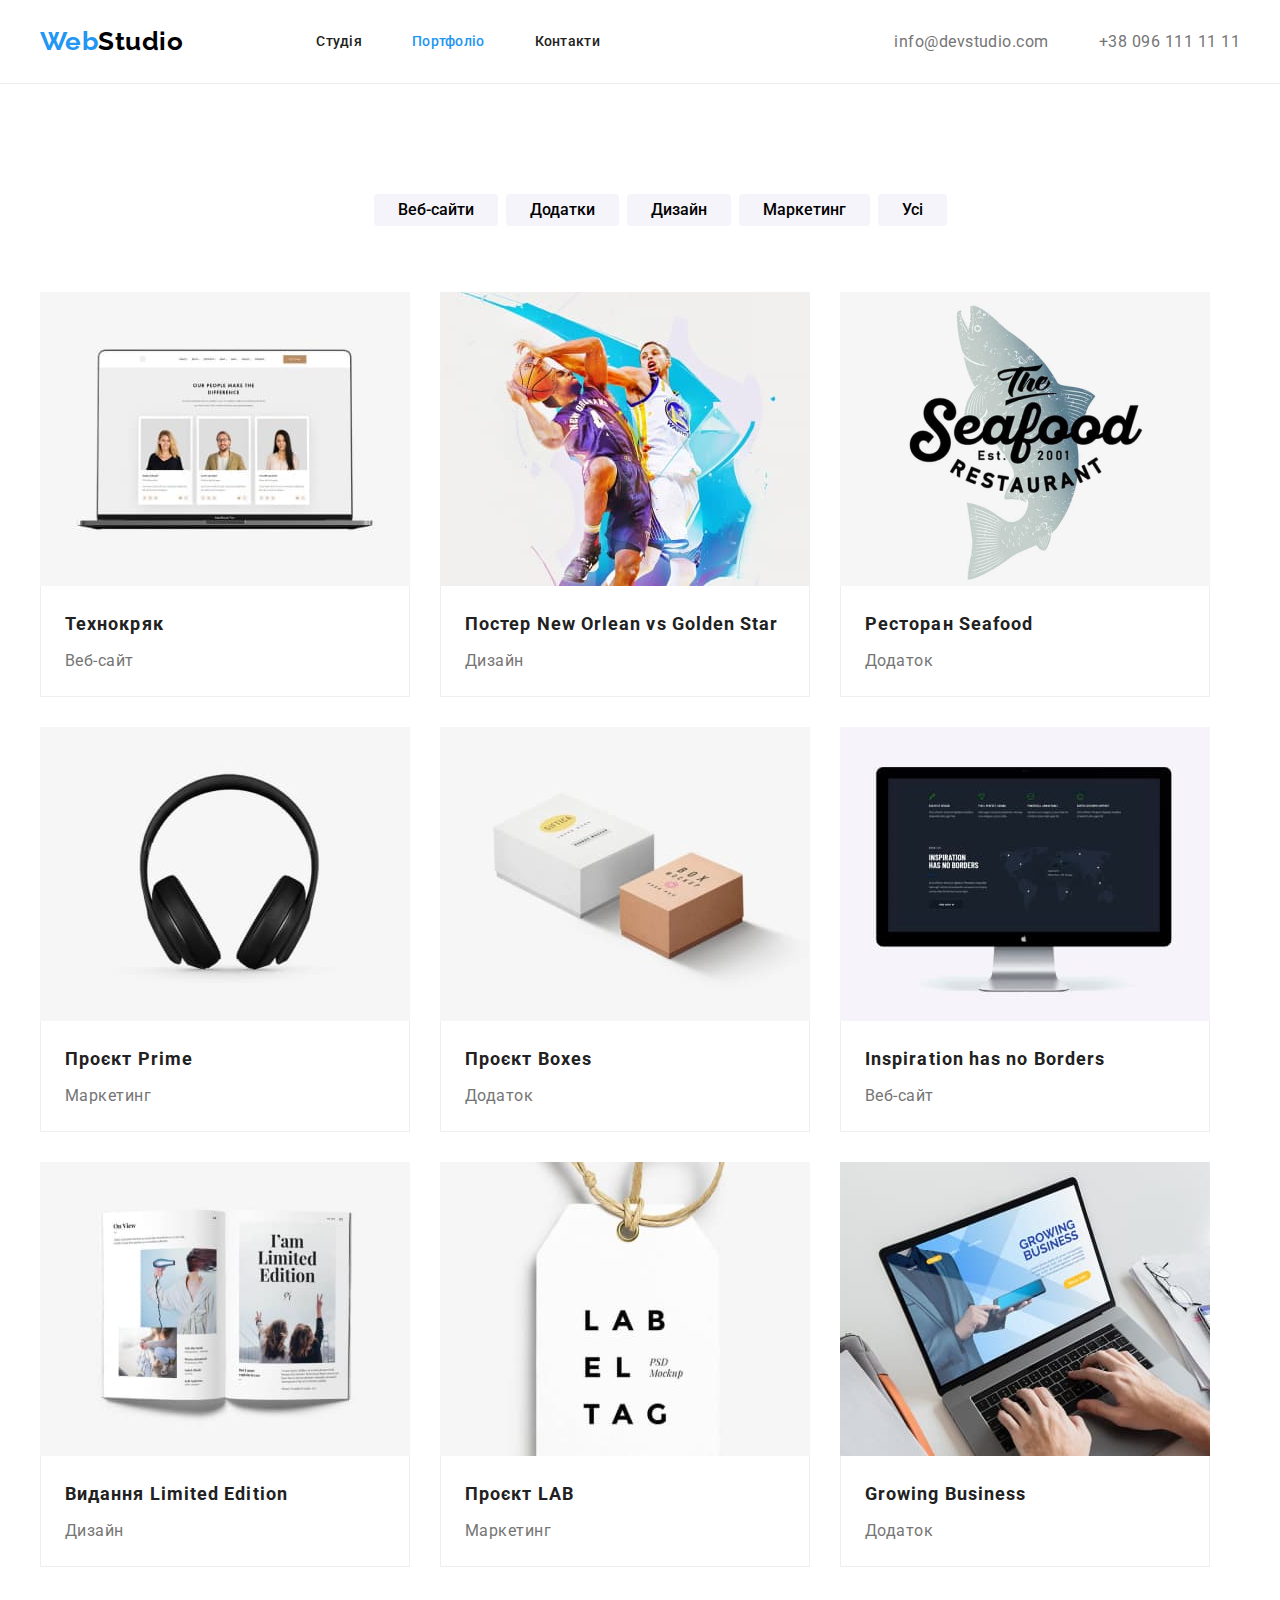
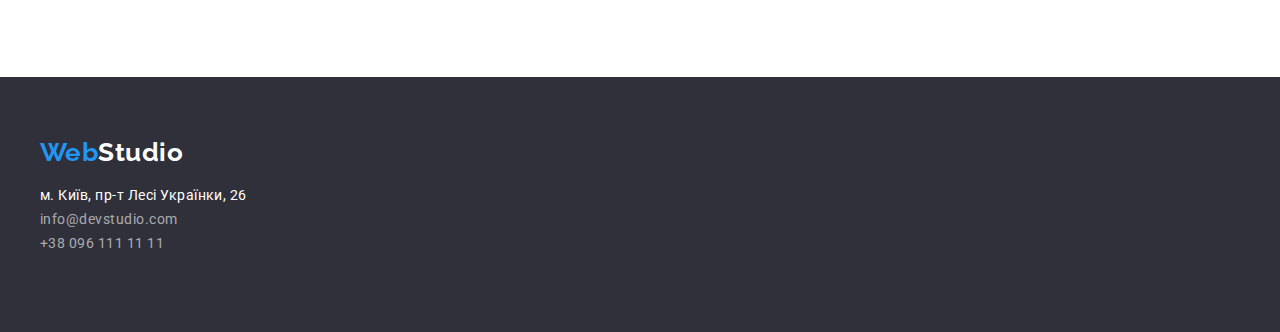
==== portfolio.html @ 930de5ee "Начало" ====
<!DOCTYPE html>
<html lang="uk">
<head>
    <meta charset="UTF-8">
    <meta http-equiv="X-UA-Compatible" content="IE=edge">
    <meta name="viewport" content="width=device-width, initial-scale=1.0">
    <title>Портфоліо</title>
    <link rel="stylesheet" href="./css/style.css">
    <link rel="preconnect" href="https://fonts.googleapis.com">
    <link rel="preconnect" href="https://fonts.gstatic.com" crossorigin>
    <link href="https://fonts.googleapis.com/css2?family=Raleway:wght@700&family=Roboto:wght@400;500;700;900&display=swap"
        rel="stylesheet">
</head>
<body>
    <header class="page-header">
        <div class="container page-header-container">
            <nav>
                <div class="main-nav">
                    <a href="./index.html" class="logo">
                        <p><span class="logo-web">Web</span>Studio</p>
                    </a>
    
                    <ul class="site-nav">
                        <li><a href="./index.html" class="link">Студія</a></li>
                        <li><a href="./portfolio.html" class="link currentcolor">Портфоліо</a></li>
                        <li><a href="" class="link">Контакти</a></li>
                    </ul>
                </div>
            </nav>
            <ul class="header-contact">
                <li class="item"><a href="mailto:info@devstudio.com" class="link-contact">info@devstudio.com</a></li>
                <li class="item"><a href="tel:+380961111111" class="link-contact">+38 096 111 11 11</a></li>
            </ul>
        </div>
    </header>
    <main>
        <section class="section-portfolio section">
        <div class="container">
            <h1 class="portfolio-header">Портфоліо</h1>
        <ul class="portfolio-filter">
            <li class="items"><BUtton type="button" class="button-filter">Веб-сайти</BUtton></li>
            <li class="items"><BUtton type="button" class="button-filter">Додатки</BUtton></li>
            <li class="items"><BUtton type="button" class="button-filter">Дизайн</BUtton></li>
            <li class="items"><BUtton type="button" class="button-filter">Маркетинг</BUtton></li>
            <li class="items"><BUtton type="button" class="button-filter">Усі</BUtton></li>
        </ul>
        <ul class="portfolio-list">
            <li class="items">
                <img src="./images/tehnocryac.jpg" alt="" width="370">
                <div class="portfolio-list-descr">
                <h2 class="portfolio-title">Технокряк</h2>
                <p class="portfolio-direction">Веб-сайт</p>
                </div>
            </li>
            <li class="items">
                <img src="./images/poster.jpg" alt="" width="370">
                <div class="portfolio-list-descr">
                <h2 class="portfolio-title">Постер New Orlean vs Golden Star</h2>
                <p class="portfolio-direction">Дизайн</p>
                </div>
            </li>
            <li class="items">
                <img src="./images/restoran.jpg" alt="" width="370">
                <div class="portfolio-list-descr">
                <h2 class="portfolio-title">Ресторан Seafood</h2>
                <p class="portfolio-direction">Додаток</p>
                </div>
            </li>
            <li class="items">
                <img src="./images/prime.jpg" alt="" width="370">
                <div class="portfolio-list-descr">
                <h2 class="portfolio-title">Проєкт Prime</h2>
                <p class="portfolio-direction">Маркетинг</p>
                </div>
            </li>
            <li class="items">
                <img src="./images/boxes.jpg" alt="" width="370">
                <div class="portfolio-list-descr">
                <h2 class="portfolio-title">Проєкт Boxes</h2>
                <p class="portfolio-direction">Додаток</p>
                </div>
            </li>
            <li class="items">
                <img src="./images/borders.jpg" alt="" width="370">
                <div class="portfolio-list-descr">
                <h2 class="portfolio-title">Inspiration has no Borders</h2>
                <p class="portfolio-direction">Веб-сайт</p>
                </div>
            </li>
            <li class="items">
                <img src="./images/limited.jpg" alt="" width="370">
                <div class="portfolio-list-descr">
                <h2 class="portfolio-title">Видання Limited Edition</h2>
                <p class="portfolio-direction">Дизайн</p>
                </div>
            </li>
            <li class="items">
                <img src="./images/lab.jpg" alt="" width="370">
                <div class="portfolio-list-descr">
                <h2 class="portfolio-title">Проєкт LAB</h2>
                <p class="portfolio-direction">Маркетинг</p>
                </div>
            </li>
            <li class="items">
                <img src="./images/gruwing.jpg" alt="" width="370">
                <div class="portfolio-list-descr">
                <h2 class="portfolio-title">Growing Business</h2>
                <p class="portfolio-direction">Додаток</p>
                </div>
            </li>
        </ul>
        </div>
        </section>
    </main>
    <footer class="footer">
        <div class="container">
            <a href="./index.html" class="footer-logo"><span class="logo-web">Web</span>Studio</a>
            <address>
                <ul class="footer-contact">
                    <li><a href="https://goo.gl/maps/kA798qE1cDonrKTo9" class="footer-address" target="_blank"
                            rel="noreferrer noopener">м. Київ, пр-т Лесі Українки, 26</a></li>
                    <li class=" "><a href="mailto:info@devstudio.com" class="item">info@devstudio.com</a></li>
                    <li class=" "> <a href="tel:+380961111111" class="item">+38 096 111 11 11</a></li>
                </ul>
            </address>
        </div>
    </footer>
</html>
---- css/style.css ----
/* 000000 */
/* 2196F3 акцент*/
/* 212121 Заголовок */
/* 757575 Текск*/
ul {
    list-style: none;
}
:root{
    --primary-text-color: #757575;
    --title-text-color: #212121;
    --accent-text-color: #2196F3;
}
body{
    font-family: Roboto, sans-serif;
    letter-spacing: 0.03em;
    color: var(--title-text-color);
    margin: 0;
}

.container{
    width: 1200px;
    margin-left: auto;
    margin-right: auto;
    padding-left: 15px;
    padding-right: 15px;
    /* background-color: skyblue; */
}
.main-nav{
    display: flex;
    align-items: center;
}
.site-nav .link{
    font-weight: 500;
    font-size: 14px;
    line-height: 0.9;
    letter-spacing: 0.02em;
    color: var(--title-text-color);
    padding-top: 32px;
    padding-bottom: 32px;
    display: block;
    text-decoration: none;
    /* background-color: tan; */
    
}

.site-nav .link:not(last-child) {
    margin-right: 50px;

}
.site-nav .link:hover, .site-nav .link:focus {
    color: #2196F3;
}
.site-nav{
    display: flex;
    margin-left: 93px;

    margin-top: 0;
    margin-bottom: 0;
    
}
.site-nav .currentcolor {
    color: var(--accent-text-color);
}
.page-header{
     border-bottom: 1px solid #ECECEC;
    text-decoration: none; 
}
.page-header-container{
    display: flex;
    align-items: center;
}
.page-header-container .logo{
    color: #000000;

    font-family: Raleway, sans-serif;

    font-weight: 700;
    font-size: 26px;
    line-height: 1.2;

    text-decoration: none;

}
.logo-web{
color: var(--accent-text-color);

}
.header-contact{
    display: flex;
    margin-left: auto;
    
}
.header-contact .item:first-child{
    margin-right: 50px;
    
}

.header-contact .link-contact{
    color: var(--primary-text-color);

    text-decoration: none;
}
.header-contact .link-contact:hover,.header-contact .link-contact:focus {
    color: var(--accent-text-color);
}


.hero-title{
    color: #fff;

    font-weight: 900;
    font-size: 44px;
    line-height: 1.36;

    letter-spacing: 0.06em;
    text-transform: uppercase;

    margin-top: 0;
    margin-bottom: 30px;
    padding-top: 200px;
}
.hero{
    background: #2F303A;
    text-align: center;
}

.hero-button{
    background:var(--accent-text-color);
    color: #fff;
    font-family: Roboto, sans-serif;
    font-weight: 700;
    font-size: 16px;
    line-height: 1.88;
    letter-spacing: 0.06em;
    border-radius: 4px;
    border-color: transparent;
    cursor: pointer;

    text-align: center;
    padding: 10px 32px;
    margin-bottom: 200px;
}
/* Нужно не отображать*/
.predominantly{
    /* list-style: none; */
    display: flex;
    margin: 0;
    padding-left: 0;

}
.predominantly-title{
    display: none;
    list-style: none;
    position: absolute;
    clip: rect(0 0 0 0);
    width: 1px;
    height: 1px;
    margin: -1px;
}
.predominantly-item:not(:last-child){
    margin-right: 30px;
}
.secondary-title{
/* color: var(--title-text-color); */

font-size: 14px;
line-height: 1.15;
text-transform: uppercase;
margin-top: 0;
margin-bottom: 10px;
padding-top: 94px ;
}
.section{

    padding-top: 94px;
    padding-bottom: 94px;
}
.secondary-text{
    color: var(--primary-text-color);


    font-size: 14px;
    line-height: 1.7;

    margin-bottom: 0;
    margin-top: 0;
}
.section-title {
    font-weight: 700;
    font-size: 36px;
    line-height: 42px;

    color: #212121;

    text-align: center;
    margin: 0 0 50px 0;
}
.galery{
    padding-left: 0;
    display: flex;
    justify-content: space-between;
}

.team-img{
    margin-bottom: 30px;
    padding-left: 0;
    display: flex;
    /* flex-wrap: wrap; */
    /* width: 270px; */
    margin-right: 0;
    /* background-color: aquamarine; */
    justify-content: space-between;
}
.team-img .item:not(:last-child){
    margin-right: 30px;

}
.team-img .item{
    background: #FFFFFF;
    box-shadow: 0px 1px 3px rgba(0, 0, 0, 0.12), 0px 1px 1px rgba(0, 0, 0, 0.14), 0px 2px 1px rgba(0, 0, 0, 0.2);
    border-radius: 0px 0px 4px 4px;
}
.team-title{
    /* color: var(--title-text-color); */

    font-weight: 500;
    font-size: 16px;
    line-height: 1.2;

    margin-bottom: 10px;
    text-align: center;
}
.team-text{
    color: var(--primary-text-color);


    font-size: 16px;
    line-height: 1.2;
    margin-top: 0;
    margin-bottom: 30px;

    text-align: center;
}

/* Футер */

.footer{
    background: #2F303A;
    padding-top: 60px;
    padding-bottom: 60px;
}
.footer-logo{
    font-family: Raleway, sans-serif;
    text-decoration: none;

    color: #fff;

    font-weight: 700;
    font-size: 26px;
    line-height: 1.2;

    margin-top: 0;
    margin-bottom: 20px;
}
.footer-contact{
    padding-left: 0;
}
.footer-address{
    color: #fff;
    text-decoration: none;
    font-size: 14px;
    line-height: 1.71;
    font-style: normal;
}
.footer-contact .item{
    color: rgba(255, 255, 255, 0.6);
    text-decoration: none;
    font-style: normal;

    font-size: 14px;
    line-height: 1.71;


}
.footer-contact .item:hover{
    color: var(--accent-text-color);

}


/* Портфолио */
.portfolio-header{
    display: none;
    list-style: none;
    position: absolute;
    clip: rect(0 0 0 0);
    width: 1px;
    height: 1px;
    margin: -1px;
}
.portfolio-filter{
    display: flex;
    justify-content: center;
    /* padding-top: 94px; */
}
.portfolio-filter .items:not(:last-child){
    margin-right: 8px;
    margin-bottom: 50px;

}
.portfolio-title{
    /* color: var(--title-text-color); */
    font-weight: 700;
    font-size: 18px;
    line-height: 2;
    letter-spacing: 0.06em;
    margin: 0px 0 4px 24px;
    padding-top: 20px;
}
.portfolio-direction{
    color: var(--primary-text-color);
    font-size: 16px;
    line-height: 1.87;
    margin-bottom: 20px;
    margin-top: 0;
    margin-left: 24px;
}
.button-filter{
    font-weight: 500;
    font-size: 16px;
    line-height: 1.62;

    padding-left: 22px;
    padding-right: 22px;

    /* color: var(--title-text-color); */
    background-color: #F5F4FA;
    border-radius: 4px;
    border-color: transparent;
    font-family: Roboto, sans-serif;
    cursor: pointer;
}
.button-filter:hover, .button-filter:focus{
    background-color:var(--accent-text-color);
    color: #fff;
}
.portfolio-list{
    display: flex;
    flex-wrap: wrap;
    padding-bottom: 20px;
    padding: 0;
}
.portfolio-list-descr{

    border-right: 1px solid #EEEEEE;
    border-left: 1px solid #EEEEEE;
    border-bottom: 1px solid #EEEEEE;
}
.portfolio-list .items img{
    display: block;
}
.portfolio-list .items{

    margin-right: 30px;
    margin-bottom: 30px;
    /* border-bottom: 1px; */
    /* box-shadow: 0px 1px 1px rgba(0, 0, 0, 0.12), 0px 4px 4px rgba(0, 0, 0, 0.06), 1px 4px 6px rgba(0, 0, 0, 0.16); */
}
.portfolio-list .items:nth-child(3n){
        margin-right: 0;
}
.portfolio-list .items:nth-last-child(-n+3){
    margin-bottom: 0;
}
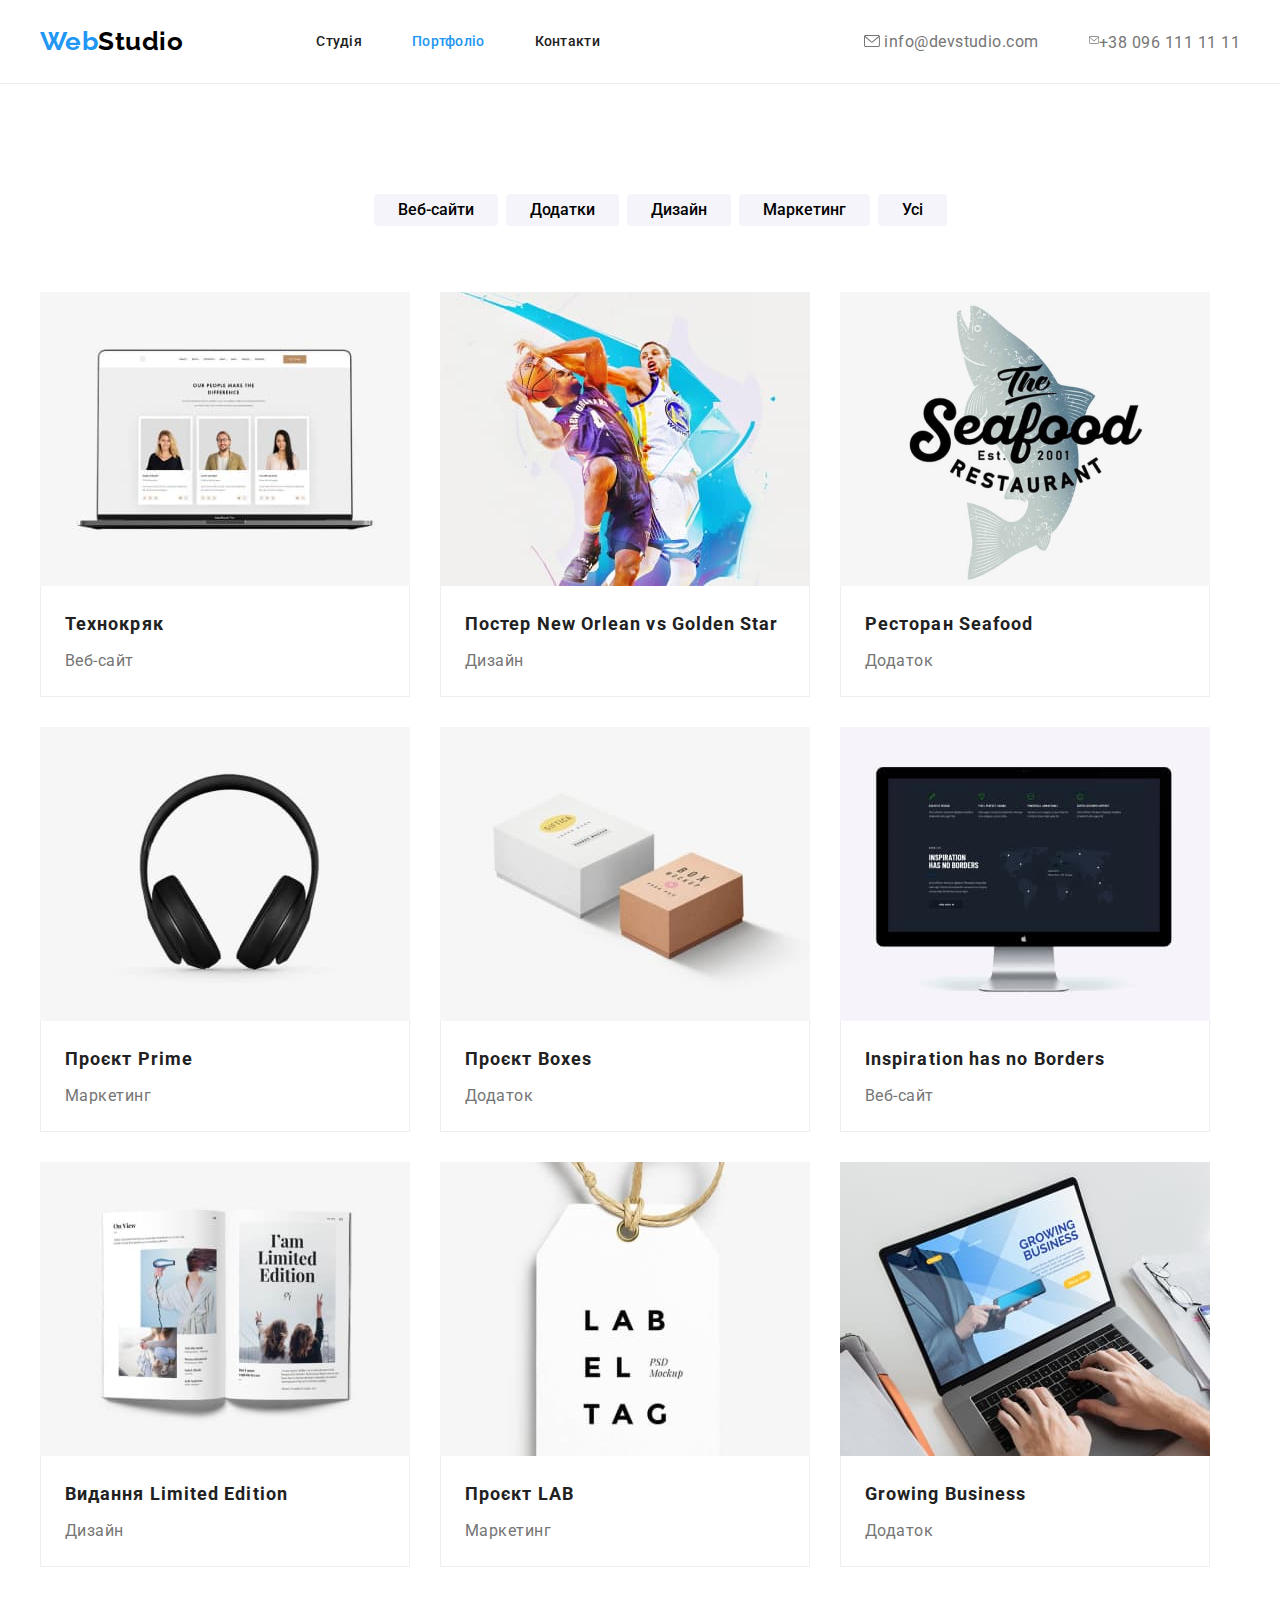
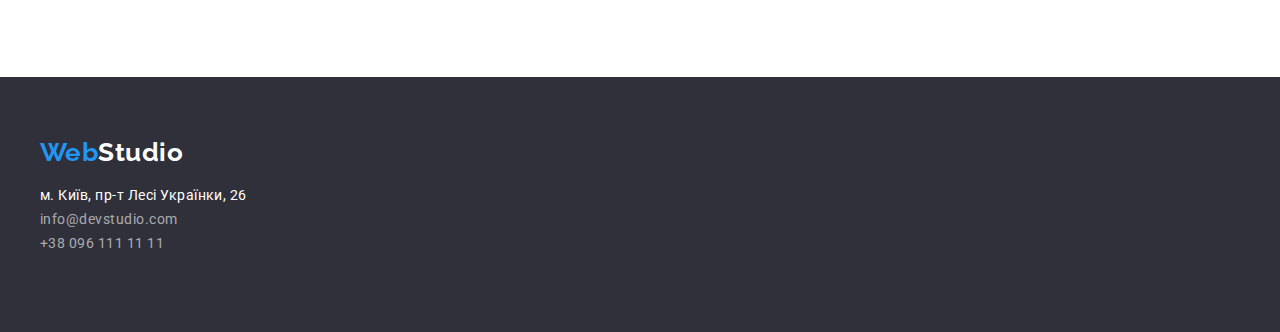
==== commit d16993a4: "Верхние иконки" ====
--- a/portfolio.html
+++ b/portfolio.html
@@ -28,8 +28,23 @@
                 </div>
             </nav>
             <ul class="header-contact">
-                <li class="item"><a href="mailto:info@devstudio.com" class="link-contact">info@devstudio.com</a></li>
-                <li class="item"><a href="tel:+380961111111" class="link-contact">+38 096 111 11 11</a></li>
+                <li class="item">
+                    <div class="link-hover">
+                    <a href="mailto:info@devstudio.com" class="link-contact">
+                        <svg width="16" height="12" class="icon">
+                            <use href="./images/icon.svg#envelope"></use>
+                        </svg>
+                    info@devstudio.com</a>
+                    </div>
+                </li>
+                <li class="item">
+                    <div class="link-hover">
+                    <a href="tel:+380961111111" class="link-contact">
+                        <svg width="10" height="16" class="icon">
+                            <use href="./images/icon.svg#envelope"></use>
+                        </svg>+38 096 111 11 11</a>
+                    </div>
+                </li>
             </ul>
         </div>
     </header>
--- a/css/style.css
+++ b/css/style.css
@@ -39,6 +39,7 @@
     padding-bottom: 32px;
     display: block;
     text-decoration: none;
+
     /* background-color: tan; */
     
 }
@@ -50,6 +51,7 @@
 .site-nav .link:hover, .site-nav .link:focus {
     color: #2196F3;
 }
+
 .site-nav{
     display: flex;
     margin-left: 93px;
@@ -87,24 +89,30 @@
 }
 .header-contact{
     display: flex;
-    margin-left: auto;
-    
+    margin-left: auto; 
 }
 .header-contact .item:first-child{
     margin-right: 50px;
     
 }
-
+.header-contact .item{
+    /* align-items: center; */
+}
 .header-contact .link-contact{
     color: var(--primary-text-color);
-
-    text-decoration: none;
-}
-.header-contact .link-contact:hover,.header-contact .link-contact:focus {
+    fill: var(--primary-text-color);
+    text-decoration: none;
+}
+/* .header-contact .link-contact:hover,.header-contact .link-contact:focus {
     color: var(--accent-text-color);
-}
-
-
+} */
+/* .header-contact .icon:hover {
+    fill: var(--accent-text-color);
+} */
+.link-hover .link-contact:hover{
+color: var(--accent-text-color);
+fill: var(--accent-text-color);
+}
 .hero-title{
     color: #fff;
 
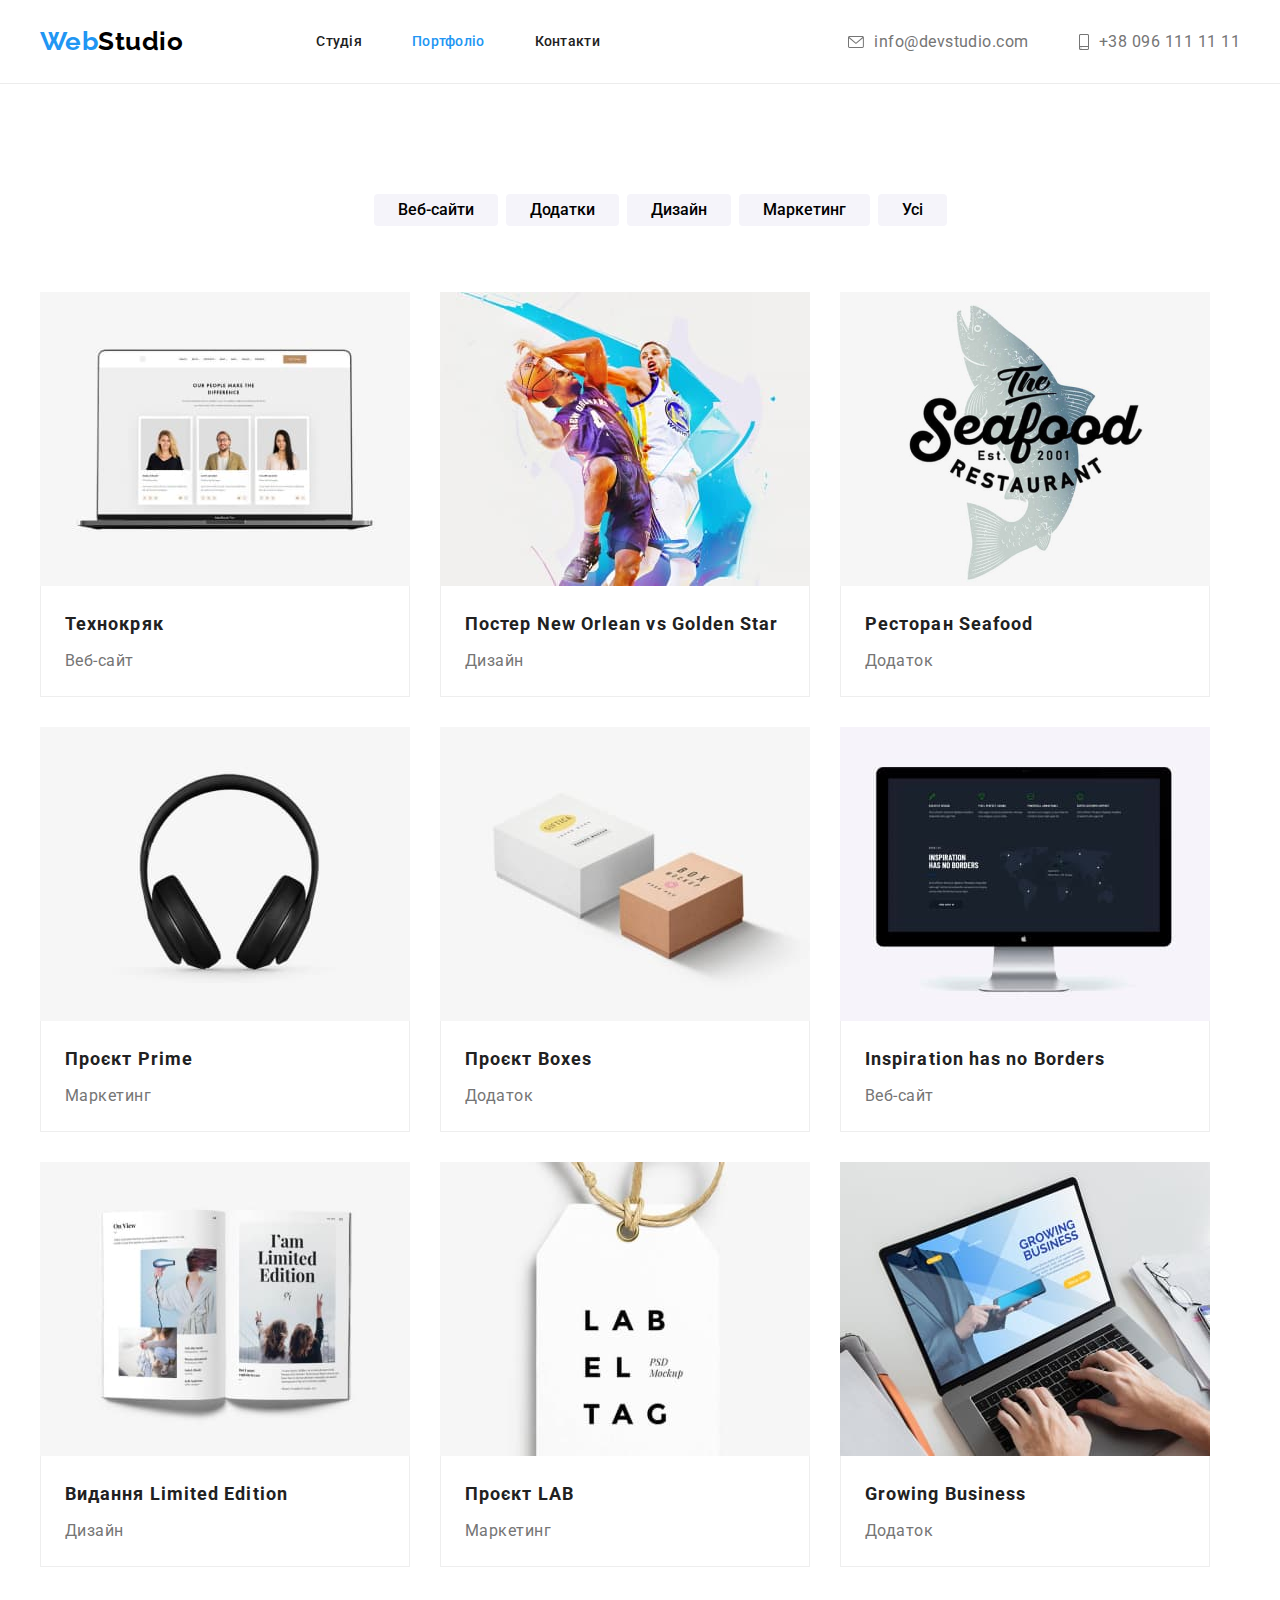
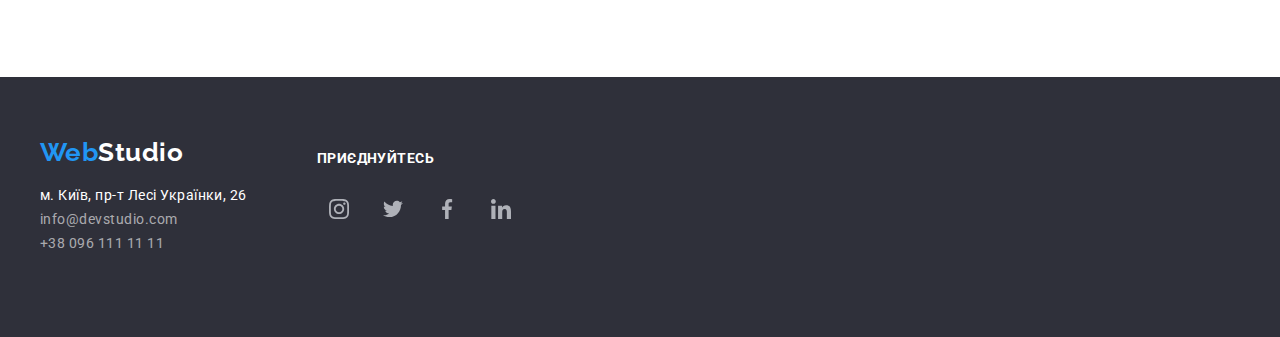
==== commit 29c1d0a4: "ДЗ" ====
--- a/portfolio.html
+++ b/portfolio.html
@@ -33,15 +33,14 @@
                     <a href="mailto:info@devstudio.com" class="link-contact">
                         <svg width="16" height="12" class="icon">
                             <use href="./images/icon.svg#envelope"></use>
-                        </svg>
-                    info@devstudio.com</a>
+                        </svg>info@devstudio.com</a>
                     </div>
                 </li>
                 <li class="item">
                     <div class="link-hover">
                     <a href="tel:+380961111111" class="link-contact">
                         <svg width="10" height="16" class="icon">
-                            <use href="./images/icon.svg#envelope"></use>
+                            <use href="./images/icon.svg#smartphone"></use>
                         </svg>+38 096 111 11 11</a>
                     </div>
                 </li>
@@ -128,16 +127,52 @@
         </section>
     </main>
     <footer class="footer">
-        <div class="container">
-            <a href="./index.html" class="footer-logo"><span class="logo-web">Web</span>Studio</a>
-            <address>
-                <ul class="footer-contact">
-                    <li><a href="https://goo.gl/maps/kA798qE1cDonrKTo9" class="footer-address" target="_blank"
-                            rel="noreferrer noopener">м. Київ, пр-т Лесі Українки, 26</a></li>
-                    <li class=" "><a href="mailto:info@devstudio.com" class="item">info@devstudio.com</a></li>
-                    <li class=" "> <a href="tel:+380961111111" class="item">+38 096 111 11 11</a></li>
+        <div class="container footer-position">
+            <div class="footer-section">
+                <a href="./index.html" class="footer-logo"><span class="logo-web">Web</span>Studio</a>
+                <address>
+                    <ul class="footer-contact">
+                        <li><a href="https://goo.gl/maps/kA798qE1cDonrKTo9" class="footer-address" target="_blank"
+                                rel="noreferrer noopener">м. Київ, пр-т Лесі Українки, 26</a></li>
+                        <li><a href="mailto:info@devstudio.com" class="item">info@devstudio.com</a></li>
+                        <li> <a href="tel:+380961111111" class="item">+38 096 111 11 11</a></li>
+                    </ul>
+                </address>
+            </div>
+            <div>
+                <p class="footer-title">приєднуйтесь</p>
+                <ul class="team-icon-list footer-icon-list">
+                    <li>
+                        <a href="" class="team-icon">
+                            <svg width="20" height="20" class="icon">
+                                <use href="./images/icon.svg#instagram"></use>
+                            </svg>
+                        </a>
+                    </li>
+                    <li>
+                        <a href="" class="team-icon">
+                            <svg width="20" height="20" class="icon">
+                                <use href="./images/icon.svg#twitter"></use>
+                            </svg>
+                        </a>
+                    </li>
+                    <li>
+                        <a href="" class="team-icon">
+                            <svg width="20" height="20" class="icon">
+                                <use href="./images/icon.svg#facebook"></use>
+                            </svg>
+                        </a>
+                    </li>
+                    <li>
+                        <a href="" class="team-icon">
+                            <svg width="20" height="20" class="icon">
+                                <use href="./images/icon.svg#linkedin"></use>
+                            </svg>
+                        </a>
+                    </li>
                 </ul>
-            </address>
+            </div>
         </div>
     </footer>
+</body>
 </html>--- a/css/style.css
+++ b/css/style.css
@@ -95,13 +95,19 @@
     margin-right: 50px;
     
 }
-.header-contact .item{
-    /* align-items: center; */
+.header-contact .link-contact{
+    display: flex;
+    align-items: center;
+}
+.header-contact .icon{
+
+    margin-right: 10px;
 }
 .header-contact .link-contact{
     color: var(--primary-text-color);
     fill: var(--primary-text-color);
     text-decoration: none;
+
 }
 /* .header-contact .link-contact:hover,.header-contact .link-contact:focus {
     color: var(--accent-text-color);
@@ -130,6 +136,19 @@
 .hero{
     background: #2F303A;
     text-align: center;
+    margin-left: auto;
+    margin-right: auto;
+    max-width: 1600px;
+    
+    background-image: linear-gradient(to right,
+            rgba(47, 48, 58, 0.4),
+            rgba(47, 48, 58, 0.4)),
+            url(../images/Imgback.jpg);
+    background-repeat: no-repeat;
+    background-position: center;
+    background-size: cover;
+    border: 1px solid #000000;
+    box-shadow: 0px 4px 4px rgba(0, 0, 0, 0.25);
 }
 
 .hero-button{
@@ -168,6 +187,20 @@
 .predominantly-item:not(:last-child){
     margin-right: 30px;
 }
+.predominantly-item .icon{
+
+    margin-left: auto;
+    margin-right: auto;
+    
+}
+.predominantly-item div{
+    height: 120px;
+    width: 270px;
+    background: #F5F4FA;
+    border-radius: 4px;
+    display: flex;
+    align-items: center;
+}
 .secondary-title{
 /* color: var(--title-text-color); */
 
@@ -176,7 +209,7 @@
 text-transform: uppercase;
 margin-top: 0;
 margin-bottom: 10px;
-padding-top: 94px ;
+margin-top: 30px ;
 }
 .section{
 
@@ -208,7 +241,9 @@
     display: flex;
     justify-content: space-between;
 }
-
+.section-team{
+    background-color: #F5F4FA;;
+}
 .team-img{
     margin-bottom: 30px;
     padding-left: 0;
@@ -221,7 +256,6 @@
 }
 .team-img .item:not(:last-child){
     margin-right: 30px;
-
 }
 .team-img .item{
     background: #FFFFFF;
@@ -249,6 +283,54 @@
 
     text-align: center;
 }
+.team-icon-list{
+    display: flex;
+    padding: 0;
+    justify-content: center;
+}
+.team-icon{
+    display: flex;
+    width: 44px;
+    height: 44px;
+    align-items: center;
+    justify-content: center;
+    margin-bottom: 30px;
+    fill: #AFB1B8;
+    margin-right: 10px;
+}
+.team-icon:not(:last-child){
+    margin-right: 10px;
+}
+.team-icon:hover{
+    fill: #FFFFFF;
+    background-color: var(--accent-text-color);
+    border-radius: 50%;
+}
+.client-list{
+    display: flex;
+    padding: 0;
+    justify-content: center;
+}
+.client-list li:not(:last-child){
+    margin-right: 30px;
+}
+.client-icon{
+    display: flex;
+    width: 170px;
+    height: 92px;
+    border: 1px solid #AFB1B8;
+    border-radius: 4px;
+    align-items: center;
+    justify-content: center;
+    fill: #AFB1B8;
+    background: #F5F5F5;
+}
+.client-icon:hover{
+    fill: var(--accent-text-color);
+    border: 1px solid var(--accent-text-color)
+}
+
+
 
 /* Футер */
 
@@ -257,6 +339,26 @@
     padding-top: 60px;
     padding-bottom: 60px;
 }
+.footer-position{
+    display: flex;
+
+}
+.footer-section{
+    margin-right: 70px;
+}
+.footer-title{
+    font-weight: 700;
+    font-size: 14px;
+    line-height: 1.14;
+    letter-spacing: 0.03em;
+    text-transform: uppercase;
+
+    color: #FFFFFF;
+    margin-bottom: 20px;
+}
+.footer-icon-list{
+    justify-content: flex-start
+}
 .footer-logo{
     font-family: Raleway, sans-serif;
     text-decoration: none;
@@ -272,6 +374,7 @@
 }
 .footer-contact{
     padding-left: 0;
+
 }
 .footer-address{
     color: #fff;
@@ -284,19 +387,22 @@
     color: rgba(255, 255, 255, 0.6);
     text-decoration: none;
     font-style: normal;
-
     font-size: 14px;
     line-height: 1.71;
-
-
-}
+}
+
 .footer-contact .item:hover{
     color: var(--accent-text-color);
-
-}
+}
+
+
+
 
 
 /* Портфолио */
+
+
+
 .portfolio-header{
     display: none;
     list-style: none;
